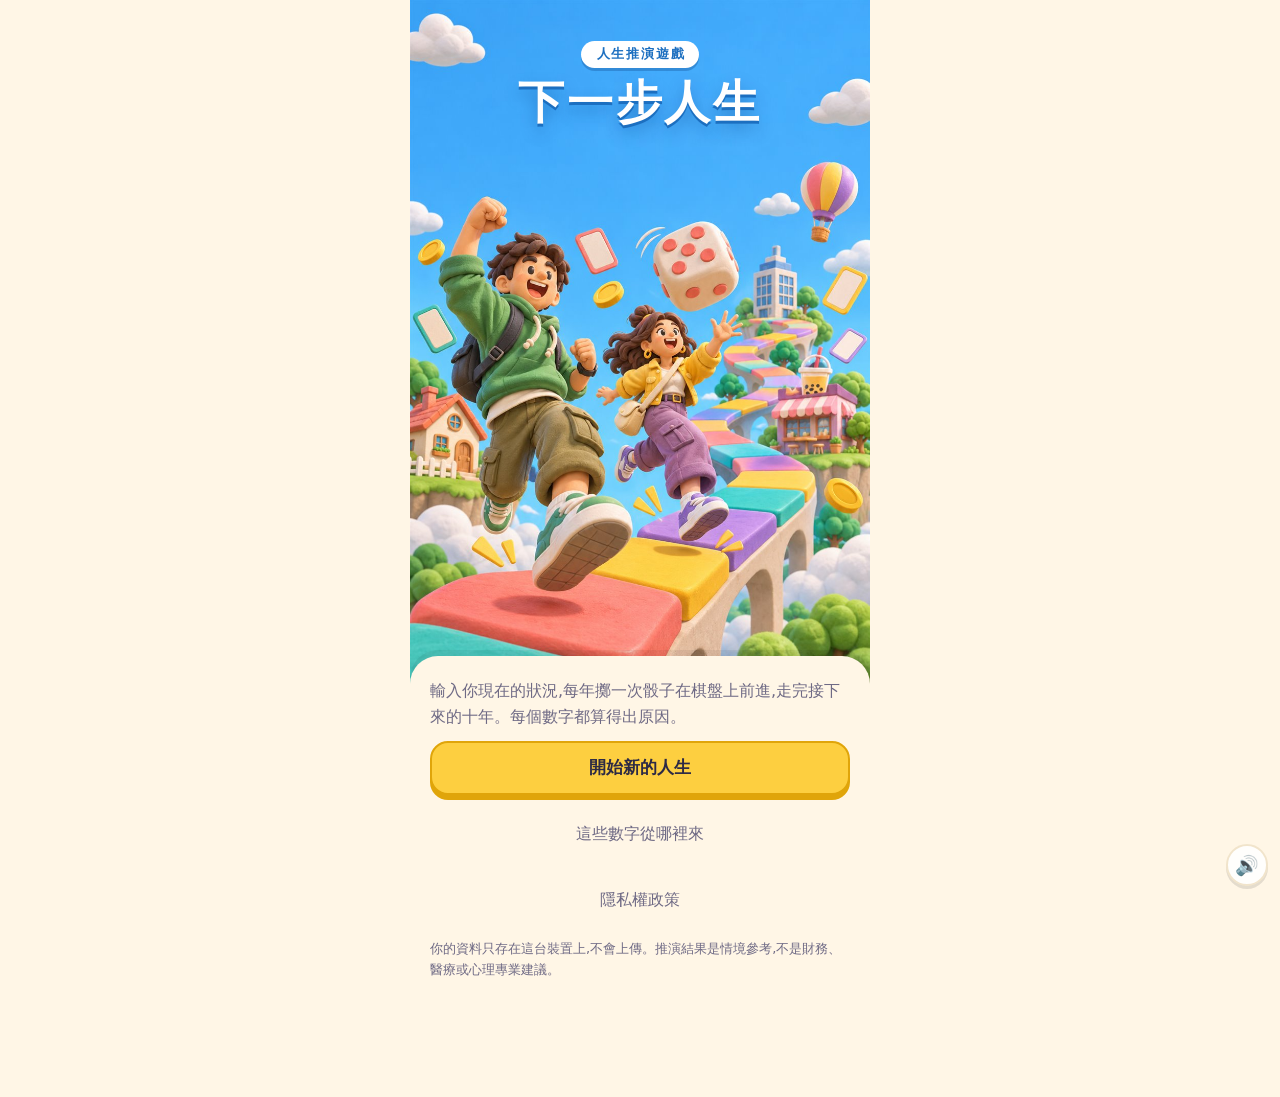
==== index.html @ f8bab6f0 "加入音效、背景音樂、彩帶與聲音開關;新增隱私權政策頁與清除資料 - audio.js:用 Web Audio 即時合成 15 種音效和循環背景音樂,不需要音檔 - 右下角聲音開關:音樂和音效 / 只有" ====
<!doctype html>
<html lang="zh-Hant">
<head>
  <meta charset="utf-8">
  <meta name="viewport" content="width=device-width, initial-scale=1, viewport-fit=cover">
  <meta name="apple-mobile-web-app-capable" content="yes">
  <meta name="mobile-web-app-capable" content="yes">
  <meta name="apple-mobile-web-app-status-bar-style" content="default">
  <meta name="apple-mobile-web-app-title" content="下一步人生">
  <meta name="theme-color" content="#fff6e6" media="(prefers-color-scheme: light)">
  <meta name="theme-color" content="#1f1b3a" media="(prefers-color-scheme: dark)">
  <title>下一步人生</title>
  <link rel="manifest" href="manifest.webmanifest">
  <link rel="stylesheet" href="css/style.css?v=20261126k">
</head>
<body>
  <main id="app"></main>
  <div id="toast" role="status" aria-live="polite"></div>
  <script type="module" src="js/app.js"></script>
</body>
</html>
---- css/style.css ----
/* 配色取自定稿主視覺:天空藍、青綠、珊瑚紅、鵝黃、紫、草綠 */
:root {
  --bg: #fff6e6;
  --panel: #ffffff;
  --ink: #2d2a45;
  --muted: #6f6a85;
  --line: #f0e2c8;
  --edge: #e6d3b0;
  --accent: #0b7a70;
  --btn: #fdcf40;
  --btn-edge: #e0a50a;
  --btn-ink: #2d2a45;
  --up: #0b7a70;
  --down: #cf4034;
  --gold: #a96f00;
  --chance: #17a398;
  --crisis: #ee5f52;
  --choice: #8457d6;
  --track: #f3e8d4;
  --sky: #42a9fa;
  --sky-deep: #1c6fc0;
  --c-wealth: #f5b921;
  --c-career: #8457d6;
  --c-health: #5fae5a;
  --c-relation: #f0705f;
  --c-mind: #3f9fe8;
}
@media (prefers-color-scheme: dark) {
  :root {
    --bg: #1f1b3a;
    --panel: #2a2550;
    --ink: #f4f0ff;
    --muted: #b3acd0;
    --line: #3b3566;
    --edge: #151230;
    --accent: #4bd6c8;
    --up: #4bd6c8;
    --down: #ff8c7e;
    --gold: #fdcf40;
    --chance: #4bd6c8;
    --crisis: #ff8c7e;
    --choice: #b99cff;
    --track: #3a3466;
  }
}

* { box-sizing: border-box; }
html { -webkit-text-size-adjust: 100%; }
body {
  margin: 0;
  background: var(--bg);
  color: var(--ink);
  font: 16px/1.6 system-ui, -apple-system, "PingFang TC", "Noto Sans TC", "Microsoft JhengHei", sans-serif;
  -webkit-tap-highlight-color: transparent;
}
#app {
  max-width: 460px;
  margin: 0 auto;
  min-height: 100dvh;
  padding: calc(16px + env(safe-area-inset-top)) 16px calc(24px + env(safe-area-inset-bottom));
  display: flex;
  flex-direction: column;
  gap: 14px;
}
h1, h2, h3, p { margin: 0; }
h2 { font-size: 22px; line-height: 1.3; font-weight: 800; }
h3 { font-size: 15px; color: var(--muted); font-weight: 700; }
.muted { color: var(--muted); }
.small { font-size: 13px; }
.num { font-variant-numeric: tabular-nums; }

/* 面板和按鈕都有一道厚底邊,像黏土塊 */
.panel {
  background: var(--panel);
  border: 2px solid var(--line);
  border-radius: 22px;
  padding: 16px;
  box-shadow: 0 4px 0 var(--edge);
}
.stack { display: flex; flex-direction: column; gap: 12px; }
.row { display: flex; justify-content: space-between; align-items: baseline; gap: 12px; }

button { font: inherit; color: inherit; cursor: pointer; }
.btn {
  display: block;
  width: 100%;
  min-height: 54px;
  padding: 12px 16px;
  border-radius: 18px;
  border: 2px solid var(--line);
  background: var(--panel);
  box-shadow: 0 4px 0 var(--edge);
  text-align: left;
  line-height: 1.4;
  font-weight: 600;
  transition: transform 0.06s, box-shadow 0.06s;
}
.btn:active { transform: translateY(3px); box-shadow: 0 1px 0 var(--edge); }
.btn.primary {
  background: var(--btn);
  color: var(--btn-ink);
  border-color: var(--btn-edge);
  box-shadow: 0 5px 0 var(--btn-edge);
  text-align: center;
  font-weight: 800;
  font-size: 17px;
}
.btn.primary:active { transform: translateY(4px); box-shadow: 0 1px 0 var(--btn-edge); }
.btn.ghost { background: transparent; border-color: transparent; box-shadow: none; text-align: center; color: var(--muted); font-weight: 500; }
.btn .hint { display: block; font-size: 13px; font-weight: 500; color: var(--muted); margin-top: 2px; }
.btn:focus-visible, input:focus-visible, select:focus-visible { outline: 3px solid var(--sky); outline-offset: 2px; }

/* 首頁:主視覺滿版,標題疊在天空上,下方是操作區 */
.home {
  margin: calc(-16px - env(safe-area-inset-top)) -16px calc(-24px - env(safe-area-inset-bottom));
  min-height: 100dvh;
  background: var(--sky);
  display: flex;
  flex-direction: column;
}
.herowrap { position: relative; padding-top: env(safe-area-inset-top); }
.hero { display: block; width: 100%; height: auto; aspect-ratio: 2 / 3; }
.herotitle { position: absolute; left: 0; right: 0; top: calc(env(safe-area-inset-top) + 6%); display: grid; justify-items: center; gap: 8px; animation: stamp 0.55s 0.1s cubic-bezier(0.2, 1.4, 0.4, 1) both; }
.herotitle .tag { background: #fff; color: var(--sky-deep); font-weight: 800; font-size: 13px; letter-spacing: 0.14em; padding: 3px 14px 3px 16px; border-radius: 99px; box-shadow: 0 3px 0 rgba(20, 80, 150, 0.35); }
.herotitle h1 { color: #fff; font-size: 46px; line-height: 1.15; font-weight: 900; letter-spacing: 0.06em; text-shadow: 0 3px 0 var(--sky-deep), 0 8px 16px rgba(0, 50, 120, 0.35); }
.sheet { position: relative; flex: 1; margin-top: -34px; background: var(--bg); border-radius: 28px 28px 0 0; padding: 22px 20px calc(24px + env(safe-area-inset-bottom)); box-shadow: 0 -6px 0 rgba(0, 0, 0, 0.06); }

/* 表單 */
label { display: flex; flex-direction: column; gap: 6px; font-size: 14px; color: var(--muted); font-weight: 600; }
input[type="number"], select {
  font: inherit;
  font-weight: 600;
  color: var(--ink);
  background: var(--bg);
  border: 2px solid var(--line);
  border-radius: 12px;
  padding: 10px 12px;
  min-height: 46px;
  width: 100%;
}
.grid2 { display: grid; grid-template-columns: 1fr 1fr; gap: 12px; }
input[type="range"] { width: 100%; accent-color: var(--chance); }
.rate { display: flex; justify-content: space-between; font-size: 12px; font-weight: 500; }
.error { color: var(--down); font-size: 14px; font-weight: 600; }

/* 遊戲狀態列 */
.status .net { font-size: 32px; font-weight: 900; line-height: 1.2; }
.net.down { color: var(--down); }
.bars { display: grid; gap: 9px; }
.bar { display: grid; grid-template-columns: 40px 1fr 62px; align-items: center; gap: 8px; font-size: 13px; font-weight: 600; }
.bar .track { height: 14px; border-radius: 99px; background: var(--track); overflow: hidden; }
.bar .fill { display: block; height: 100%; border-radius: 99px; background: var(--chance); box-shadow: inset 0 -4px 0 rgba(0, 0, 0, 0.12); transition: width 0.9s cubic-bezier(0.2, 0.7, 0.2, 1); }
.bar .fill.k-wealth { background: var(--c-wealth); }
.bar .fill.k-career { background: var(--c-career); }
.bar .fill.k-health { background: var(--c-health); }
.bar .fill.k-relation { background: var(--c-relation); }
.bar .fill.k-mind { background: var(--c-mind); }
.bar .v { text-align: right; font-weight: 800; }
.bar .v.low { color: var(--down); }
.delta { font-style: normal; font-size: 11px; font-weight: 800; margin-right: 5px; animation: floatup 0.7s 0.3s both; }
.chips { display: flex; flex-wrap: wrap; gap: 6px; }
.chip { font-size: 12px; font-weight: 600; padding: 2px 10px; border-radius: 99px; background: var(--track); color: var(--muted); }

/* 十年進度軌道 */
.track10 { list-style: none; margin: 0; padding: 0 2px; display: flex; align-items: center; justify-content: space-between; position: relative; }
.track10::before { content: ""; position: absolute; left: 8px; right: 8px; top: 50%; height: 6px; border-radius: 99px; background: var(--track); transform: translateY(-50%); }
.track10 li { position: relative; width: 14px; height: 14px; border-radius: 50%; background: var(--track); border: 2px solid var(--bg); box-sizing: content-box; }
.track10 li.done { background: var(--btn); border-color: var(--btn-edge); }
.track10 li.now { background: var(--crisis); border-color: #fff; width: 18px; height: 18px; animation: pulse 1.6s infinite; }

/* 棋盤:7×7 的外圈共 24 格,中間放骰子 */
.boardwrap { padding: 10px; }
.board { position: relative; display: grid; grid-template-columns: repeat(7, 1fr); grid-template-rows: repeat(7, 1fr); gap: 4px; aspect-ratio: 1; }
.tile { display: flex; align-items: center; justify-content: center; border-radius: 10px; font-size: 14px; font-weight: 800; font-style: normal; color: #2d2a45; background: #fff; box-shadow: inset 0 -4px 0 rgba(0, 0, 0, 0.14); }
.tile.k-chance { background: #4bc8bd; }
.tile.k-crisis { background: #f37363; }
.tile.k-choice { background: #b08cf0; }
.tile.k-coin { background: #fdcf40; }
.tile.k-rest { background: #8fd08a; }
.tile.k-fate { background: #6bbcfb; }
.tile.k-start { background: #fff; border: 2px solid #2d2a45; }
.tile.land { animation: land 0.5s cubic-bezier(0.2, 1.4, 0.4, 1) both; outline: 3px solid var(--ink); outline-offset: 1px; z-index: 1; }
.board .center { grid-column: 2 / 7; grid-row: 2 / 7; display: flex; flex-direction: column; align-items: center; justify-content: center; gap: 12px; text-align: center; padding: 8px; }
.token { position: absolute; left: calc((var(--x) - 0.5) / 7 * 100%); top: calc((var(--y) - 0.5) / 7 * 100%); width: 13.5%; aspect-ratio: 1; border-radius: 50%; background: #fff6e6 center / cover no-repeat; border: 3px solid #fff; box-shadow: 0 3px 0 rgba(0, 0, 0, 0.3), 0 0 0 2px #2d2a45; transform: translate(-50%, -62%); transition: left 0.22s ease, top 0.22s ease; z-index: 2; }

/* 角色:選角卡片、狀態列頭像、結局立繪 */
.pick { border: 0; margin: 0; padding: 0; display: grid; grid-template-columns: 1fr 1fr; gap: 12px; }
.pick legend { padding: 0; margin-bottom: 8px; font-size: 15px; font-weight: 700; color: var(--muted); }
.pickcard { position: relative; align-items: center; gap: 4px; padding: 12px 8px 10px; border-radius: 22px; border: 2px solid var(--line); background: var(--panel); box-shadow: 0 4px 0 var(--edge); color: var(--ink); font-size: 16px; font-weight: 800; cursor: pointer; }
.pickcard input { position: absolute; opacity: 0; inset: 0; margin: 0; cursor: pointer; }
.pickcard img { height: 150px; width: auto; }
.pickcard:has(input:checked) { border-color: var(--btn-edge); background: color-mix(in srgb, var(--btn) 28%, var(--panel)); box-shadow: 0 4px 0 var(--btn-edge); }
.pickcard:has(input:focus-visible) { outline: 3px solid var(--sky); outline-offset: 2px; }
.who { display: flex; align-items: center; gap: 12px; }
.face { width: 54px; height: 54px; border-radius: 50%; background: var(--bg); border: 2px solid var(--line); flex: none; }
.endchar { height: 170px; width: auto; align-self: center; margin: -4px auto -6px; animation: pop 0.5s cubic-bezier(0.2, 1.2, 0.3, 1) both; }
.token.hop { animation: hop 0.24s ease; }
@keyframes hop { 0%, 100% { transform: translate(-50%, -62%) scale(1); } 50% { transform: translate(-50%, -110%) scale(1.12); } }
@keyframes land { from { transform: scale(1.5); } to { transform: none; } }

.dice { width: 76px; height: 76px; padding: 12px; border-radius: 18px; background: #fff; border: 2px solid var(--edge); box-shadow: 0 6px 0 var(--edge); display: grid; grid-template-columns: repeat(3, 1fr); grid-template-rows: repeat(3, 1fr); gap: 3px; }
.dice i { border-radius: 50%; }
.dice i.on { background: #f37363; box-shadow: inset 0 -2px 0 rgba(0, 0, 0, 0.18); }
.dice.rolling { animation: tumble 0.24s linear infinite; }
@keyframes tumble { 0% { transform: rotate(-14deg) translateY(0); } 50% { transform: rotate(14deg) translateY(-10px); } 100% { transform: rotate(-14deg) translateY(0); } }
.btn:disabled { opacity: 0.6; }

.legend { display: flex; flex-wrap: wrap; gap: 6px 12px; justify-content: center; }
.legend span { display: inline-flex; align-items: center; gap: 4px; }
.legend .tile { width: 20px; height: 20px; border-radius: 6px; font-size: 11px; box-shadow: inset 0 -2px 0 rgba(0, 0, 0, 0.14); }

/* 事件卡 */
.card { border-top: 8px solid var(--choice); }
.card.t-chance { border-top-color: var(--chance); }
.card.t-crisis { border-top-color: var(--crisis); }
.badge { align-self: flex-start; font-size: 12px; font-weight: 800; letter-spacing: 0.08em; padding: 2px 12px; border-radius: 99px; color: var(--choice); background: color-mix(in srgb, var(--choice) 16%, var(--panel)); }
.t-chance .badge { color: var(--up); background: color-mix(in srgb, var(--chance) 18%, var(--panel)); }
.t-crisis .badge { color: var(--down); background: color-mix(in srgb, var(--crisis) 16%, var(--panel)); }

.lines { list-style: none; margin: 0; padding: 0; display: grid; gap: 4px; font-size: 14px; }
.lines li { display: flex; justify-content: space-between; gap: 12px; }
.up { color: var(--up); }
.down { color: var(--down); }
.info { color: var(--muted); }
details summary { cursor: pointer; font-size: 14px; font-weight: 700; color: var(--accent); padding: 6px 0; }
.total { border-top: 2px solid var(--line); padding-top: 6px; margin-top: 2px; font-weight: 800; }

.ad { margin-top: auto; border: 2px dashed var(--line); border-radius: 12px; padding: 10px; text-align: center; font-size: 12px; color: var(--muted); }

/* 測驗 */
.progress { height: 8px; background: var(--track); border-radius: 99px; overflow: hidden; }
.progress i { display: block; height: 100%; border-radius: 99px; background: var(--chance); }

/* 結局 */
.ending { text-align: center; }
.ending .score { font-size: 64px; font-weight: 900; line-height: 1.1; color: var(--crisis); }
.ending .title { font-size: 30px; font-weight: 900; }
.chart { width: 100%; height: 120px; display: block; }
.chart polyline { fill: none; stroke: var(--chance); stroke-width: 3; stroke-linejoin: round; stroke-linecap: round; }
.chart .area { fill: var(--chance); opacity: 0.16; stroke: none; }
.timeline { list-style: none; margin: 0; padding: 0; display: grid; gap: 8px; font-size: 14px; }
.timeline li { display: grid; grid-template-columns: 44px 1fr auto; gap: 8px; align-items: baseline; }
.lock { display: flex; justify-content: space-between; align-items: center; }
.lock span:last-child { font-size: 12px; font-weight: 800; color: var(--btn-ink); background: var(--btn); border-radius: 99px; padding: 1px 10px; white-space: nowrap; }

/* 進場動畫 */
.deal { animation: deal 0.5s cubic-bezier(0.2, 0.8, 0.2, 1) both; transform-origin: 50% 100%; }
.pop { animation: pop 0.35s calc(0.25s + var(--i, 0) * 0.08s) cubic-bezier(0.2, 1.2, 0.3, 1) both; }
.stagger { animation: slidein 0.3s calc(0.15s + var(--i, 0) * 0.12s) both; }
.stamp { animation: stamp 0.5s 0.15s cubic-bezier(0.2, 1.4, 0.4, 1) both; }
@keyframes deal { from { opacity: 0; transform: perspective(700px) rotateX(-55deg) translateY(30px) scale(0.92); } to { opacity: 1; transform: none; } }
@keyframes pop { from { opacity: 0; transform: translateY(14px) scale(0.94); } to { opacity: 1; transform: none; } }
@keyframes slidein { from { opacity: 0; transform: translateX(-10px); } to { opacity: 1; transform: none; } }
@keyframes stamp { from { opacity: 0; transform: scale(1.8) rotate(-6deg); } to { opacity: 1; transform: none; } }
@keyframes floatup { from { opacity: 0; transform: translateY(8px); } to { opacity: 1; transform: none; } }
@keyframes pulse { 0%, 100% { box-shadow: 0 0 0 0 color-mix(in srgb, var(--crisis) 50%, transparent); } 50% { box-shadow: 0 0 0 7px transparent; } }

/* 命運指針 */
.meter { position: relative; height: 34px; margin: 10px 0 4px; border-radius: 99px; background: color-mix(in srgb, var(--crisis) 45%, var(--panel)); box-shadow: inset 0 -5px 0 rgba(0, 0, 0, 0.1); }
.meter .zone { position: absolute; left: 0; top: 0; bottom: 0; width: var(--p); border-radius: 99px 0 0 99px; background: var(--c-health); box-shadow: inset 0 -5px 0 rgba(0, 0, 0, 0.12); }
.meter .needle { position: absolute; top: -8px; bottom: -8px; left: var(--v); width: 8px; margin-left: -4px; border-radius: 4px; background: var(--ink); box-shadow: 0 0 0 3px var(--panel); animation: needle 1.9s cubic-bezier(0.3, 0.6, 0.2, 1) both; }
@keyframes needle { 0% { left: 0; } 24% { left: 100%; } 48% { left: 6%; } 70% { left: 92%; } 86% { left: calc(var(--v) + 5%); } 100% { left: var(--v); } }
.verdict { display: flex; align-items: center; justify-content: center; gap: 16px; font-size: 44px; font-weight: 900; letter-spacing: 0.2em; animation: stamp 0.45s cubic-bezier(0.2, 1.4, 0.4, 1) both; }
.verdict img { height: 150px; width: auto; }
.verdict[hidden], .btn[hidden] { display: none; }

/* 成就 */
.ach { display: grid; gap: 2px; border-color: var(--btn-edge); background: color-mix(in srgb, var(--btn) 22%, var(--panel)); box-shadow: 0 4px 0 var(--btn-edge); }
.ach .badge { color: var(--gold); background: color-mix(in srgb, var(--btn) 40%, var(--panel)); }
.ach b { font-size: 19px; font-weight: 900; }
.achgrid { list-style: none; margin: 0; padding: 0; display: grid; grid-template-columns: 1fr 1fr; gap: 8px; }
.achgrid li { border: 2px solid var(--line); border-radius: 14px; padding: 8px 10px; display: grid; gap: 2px; opacity: 0.45; }
.achgrid li.on { opacity: 1; border-color: var(--btn-edge); background: color-mix(in srgb, var(--btn) 22%, var(--panel)); }
.achgrid b { font-size: 14px; }
.achgrid span { font-size: 12px; color: var(--muted); line-height: 1.4; }

/* 每年開始的過場 */
.yearintro { position: fixed; inset: 0; z-index: 9; display: flex; align-items: center; justify-content: center; background: var(--sky); color: #fff; text-align: center; animation: introfade 1.15s both; pointer-events: none; }
.yearintro div { display: grid; gap: 4px; animation: stamp 0.45s cubic-bezier(0.2, 1.4, 0.4, 1) both; }
.yearintro span { font-weight: 800; letter-spacing: 0.2em; }
.yearintro b { font-size: 64px; line-height: 1.1; font-weight: 900; text-shadow: 0 4px 0 var(--sky-deep); }
@keyframes introfade { 0%, 70% { opacity: 1; } 100% { opacity: 0; } }

/* 廣告示意遮罩與提示 */
.overlay { position: fixed; inset: 0; background: rgba(0, 0, 0, 0.75); color: #fff; display: flex; align-items: center; justify-content: center; text-align: center; z-index: 10; padding: 24px; }
#toast {
  position: fixed; left: 50%; bottom: calc(24px + env(safe-area-inset-bottom)); transform: translateX(-50%);
  background: var(--ink); color: var(--bg); padding: 10px 16px; border-radius: 99px; font-size: 14px; font-weight: 600;
  opacity: 0; pointer-events: none; transition: opacity 0.2s; max-width: 90vw; z-index: 20;
}
#toast.show { opacity: 1; }

@media (prefers-reduced-motion: reduce) {
  * { transition: none !important; animation: none !important; }
}

/* 養成:年度計畫的習慣卡與等級圓點 */
.pips { display: inline-flex; gap: 3px; vertical-align: middle; }
.pips i { width: 9px; height: 9px; border-radius: 50%; background: var(--track); }
.pips i.on { background: var(--btn-edge); }
.habit .hrow { display: flex; align-items: center; gap: 8px; }
.habit .hrow b { font-size: 18px; margin-right: auto; }
.habit .perk { font-size: 12px; opacity: 0.8; }
.habit .perk.on { color: var(--gold); opacity: 1; font-weight: 700; }
.habit.on { border-color: var(--btn-edge); background: color-mix(in srgb, var(--btn) 28%, var(--panel)); box-shadow: 0 4px 0 var(--btn-edge); }
.habitrow { display: flex; flex-wrap: wrap; gap: 6px 12px; font-size: 12px; font-weight: 600; color: var(--muted); }
.habitrow > span { display: inline-flex; align-items: center; gap: 5px; }

/* 養成成本:每張習慣卡的花費/時間,以及合計列 */
.habit .cost { font-size: 12px; font-weight: 700; color: var(--gold); }
.plansum { display: grid; gap: 4px; font-size: 14px; font-weight: 600; position: sticky; bottom: 8px; z-index: 2; }
.plansum .warn { color: var(--down); }
.plansum .good { color: var(--up); }

/* 機率與範圍:預測範圍圖、達成機率 */
.chart.fan { height: 150px; }
.chart .band { fill: var(--sky); opacity: 0.22; stroke: none; }
.chart .mid { stroke: var(--muted); stroke-width: 2; stroke-dasharray: 5 5; }
.ending .title.range { font-size: 26px; color: var(--sky-deep); }
.ending .score[data-count="money"] { font-size: 44px; }
.probs { list-style: none; margin: 0; padding: 0; display: grid; gap: 10px; }
.probs li { display: grid; grid-template-columns: 1fr 3.2em; gap: 2px 10px; align-items: center; font-size: 14px; font-weight: 600; }
.probs li > span:first-child { grid-column: 1 / -1; }
.probs .pbar { height: 10px; border-radius: 99px; background: var(--track); overflow: hidden; }
.probs .pbar span { display: block; height: 100%; border-radius: 99px; background: var(--sky); }
.probs b { text-align: right; }
.probs i { font-style: normal; font-size: 12px; margin-left: 8px; padding: 1px 8px; border-radius: 99px; background: var(--track); }
.probs i.up { color: var(--up); }
.probs i.down { color: var(--down); }

/* 回填對照 */
.chart .dot { fill: var(--chance); stroke: var(--panel); stroke-width: 1.5; }
.entries { list-style: none; margin: 0; padding: 0; display: grid; gap: 14px; }
.entries li { border-top: 2px solid var(--line); padding-top: 12px; gap: 4px; }
.entries li:first-child { border-top: 0; padding-top: 0; }
.verdict { display: inline-block; width: auto; font-style: normal; font-size: 12px; font-weight: 700; margin-left: 6px; padding: 2px 10px; border-radius: 99px; background: var(--track); }
.verdict.up { color: var(--up); }
.verdict.down { color: var(--down); }

/* 問答題:返回上一題時,標出之前選的答案 */
.btn.picked { border-color: var(--accent, #e0a100); box-shadow: inset 0 0 0 2px var(--accent, #e0a100); }

/* 財務建議與組合試算 */
.checks { list-style: none; margin: 0; padding: 0; display: grid; gap: 8px; }
.checks li { padding-left: 14px; border-left: 4px solid var(--up); }
.checks li.down { border-left-color: var(--down); }
.levers li { align-items: baseline; border-top: 1px solid var(--line); padding-top: 6px; flex-wrap: wrap; }
.levers .up { color: var(--up); }
.levers .down, p.down { color: var(--down); }
.seg { display: grid; grid-template-columns: repeat(3, 1fr); gap: 6px; }
.seg button { font: inherit; font-weight: 600; color: var(--ink); background: var(--panel); border: 2px solid var(--line); border-radius: 12px; padding: 10px 4px; min-height: 44px; cursor: pointer; }
.seg button.on { border-color: var(--accent); box-shadow: inset 0 0 0 2px var(--accent); }
.seg button small { display: block; font-weight: 500; font-size: 11px; color: var(--muted); }
.chart.labchart { height: auto; aspect-ratio: 300 / 64; }
.labchart .band { opacity: .55; }
.labchart .band.base { opacity: .22; }
.labchart .mid { stroke-dasharray: none; }
.lines li span:last-child { text-align: right; }

/* 退休金試算 */
.stepper { display: inline-flex; align-items: center; gap: 10px; }
.stepper button { font: inherit; font-weight: 700; font-size: 20px; width: 44px; height: 44px; border-radius: 12px; border: 2px solid var(--line); background: var(--panel); color: var(--ink); cursor: pointer; }
.stepper b { min-width: 56px; text-align: center; }
ul.plain { margin: 0; padding-left: 18px; display: grid; gap: 6px; }
.lines li span:first-child { text-align: left; }
.lines li > .num { white-space: nowrap; flex-shrink: 0; }

/* 聲音開關 */
#audiobtn {
  position: fixed; right: calc(12px + env(safe-area-inset-right)); bottom: calc(14px + env(safe-area-inset-bottom)); z-index: 15;
  width: 42px; height: 42px; border-radius: 50%; border: 2px solid var(--line); background: var(--panel); color: var(--ink);
  font-size: 19px; line-height: 1; cursor: pointer; opacity: 0.88; box-shadow: 0 3px 0 rgba(0, 0, 0, 0.12);
  display: grid; place-items: center; padding: 0;
}
#audiobtn:active { transform: translateY(2px); box-shadow: 0 1px 0 rgba(0, 0, 0, 0.12); }
#app { padding-bottom: calc(72px + env(safe-area-inset-bottom)); }

/* 彩帶 */
.confetti { position: fixed; inset: 0; z-index: 30; pointer-events: none; overflow: hidden; }
.confetti i { position: absolute; top: -14px; width: 9px; height: 14px; border-radius: 2px; animation: confetti-fall 1.4s cubic-bezier(0.2, 0.6, 0.4, 1) both; }
@keyframes confetti-fall {
  0% { transform: translate(0, 0) rotate(0); opacity: 1; }
  80% { opacity: 1; }
  100% { transform: translate(var(--dx), 105vh) rotate(var(--r)); opacity: 0; }
}
/* 失敗時畫面輕輕晃一下 */
body.shake #app { animation: shake 0.45s both; }
@keyframes shake { 0%, 100% { transform: translateX(0); } 20% { transform: translateX(-7px); } 40% { transform: translateX(6px); } 60% { transform: translateX(-4px); } 80% { transform: translateX(3px); } }
@media (prefers-reduced-motion: reduce) { body.shake #app { animation: none; } }
.home .sheet { padding-bottom: calc(68px + env(safe-area-inset-bottom)); }
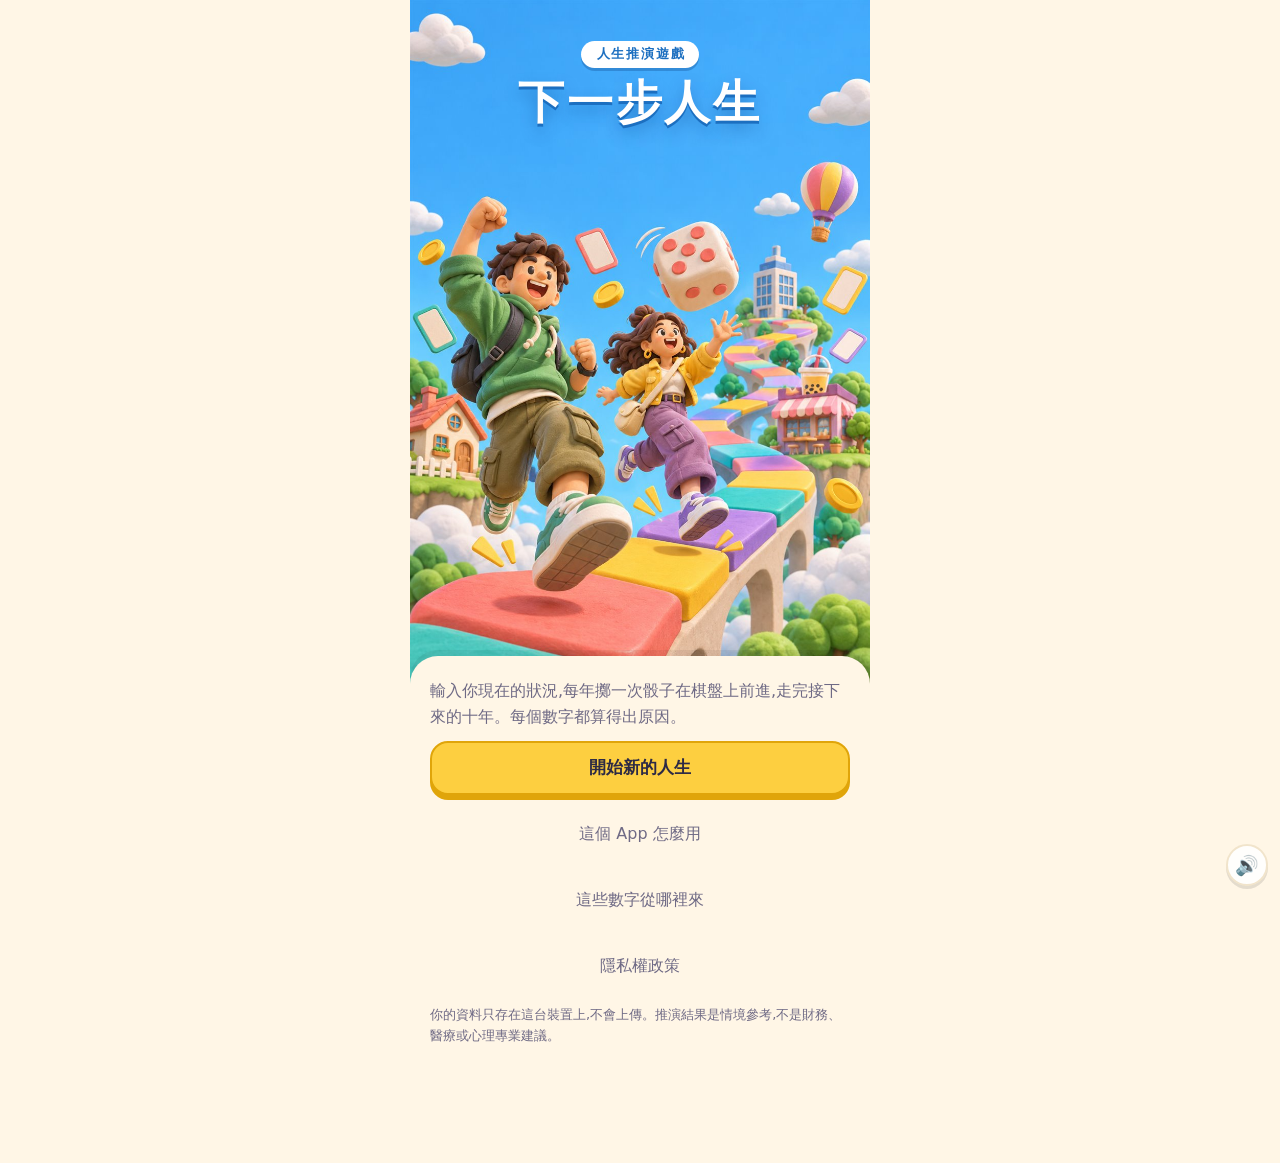
==== commit 9596856d: "新增使用說明:第一次開始前顯示四個步驟,首頁可再打開 Co-Authored-By: Claude Fable 5.2 <noreply@anthropic.com>" ====
--- a/index.html
+++ b/index.html
@@ -11,7 +11,7 @@
   <meta name="theme-color" content="#1f1b3a" media="(prefers-color-scheme: dark)">
   <title>下一步人生</title>
   <link rel="manifest" href="manifest.webmanifest">
-  <link rel="stylesheet" href="css/style.css?v=20261126k">
+  <link rel="stylesheet" href="css/style.css?v=20261127b">
 </head>
 <body>
   <main id="app"></main>
--- a/css/style.css
+++ b/css/style.css
@@ -388,3 +388,17 @@
 @keyframes shake { 0%, 100% { transform: translateX(0); } 20% { transform: translateX(-7px); } 40% { transform: translateX(6px); } 60% { transform: translateX(-4px); } 80% { transform: translateX(3px); } }
 @media (prefers-reduced-motion: reduce) { body.shake #app { animation: none; } }
 .home .sheet { padding-bottom: calc(68px + env(safe-area-inset-bottom)); }
+
+/* 結果圖卡的預覽 */
+.cardview { position: fixed; inset: 0; z-index: 40; background: rgba(20, 16, 40, 0.86); display: flex; align-items: center; justify-content: center; padding: calc(16px + env(safe-area-inset-top)) 16px calc(16px + env(safe-area-inset-bottom)); overflow: auto; }
+.cardbox { width: 100%; max-width: 420px; display: grid; gap: 10px; justify-items: center; margin: auto; }
+.cardbox img { width: 100%; max-height: 62vh; object-fit: contain; border-radius: 18px; box-shadow: 0 10px 30px rgba(0, 0, 0, 0.4); -webkit-touch-callout: default; }
+.cardbox p { color: #fff; opacity: 0.85; text-align: center; margin: 0; }
+.cardbtns { width: 100%; display: grid; gap: 8px; }
+.cardbtns .btn { text-align: center; text-decoration: none; display: block; }
+.cardbtns .btn.ghost { color: #fff; }
+
+/* 使用說明 */
+ol.steps { list-style: none; margin: 0; padding: 0; display: grid; gap: 10px; }
+ol.steps li { display: flex; gap: 14px; align-items: flex-start; }
+.stepno { flex: none; width: 36px; height: 36px; border-radius: 50%; background: var(--sky); color: #fff; font-weight: 900; display: grid; place-items: center; }
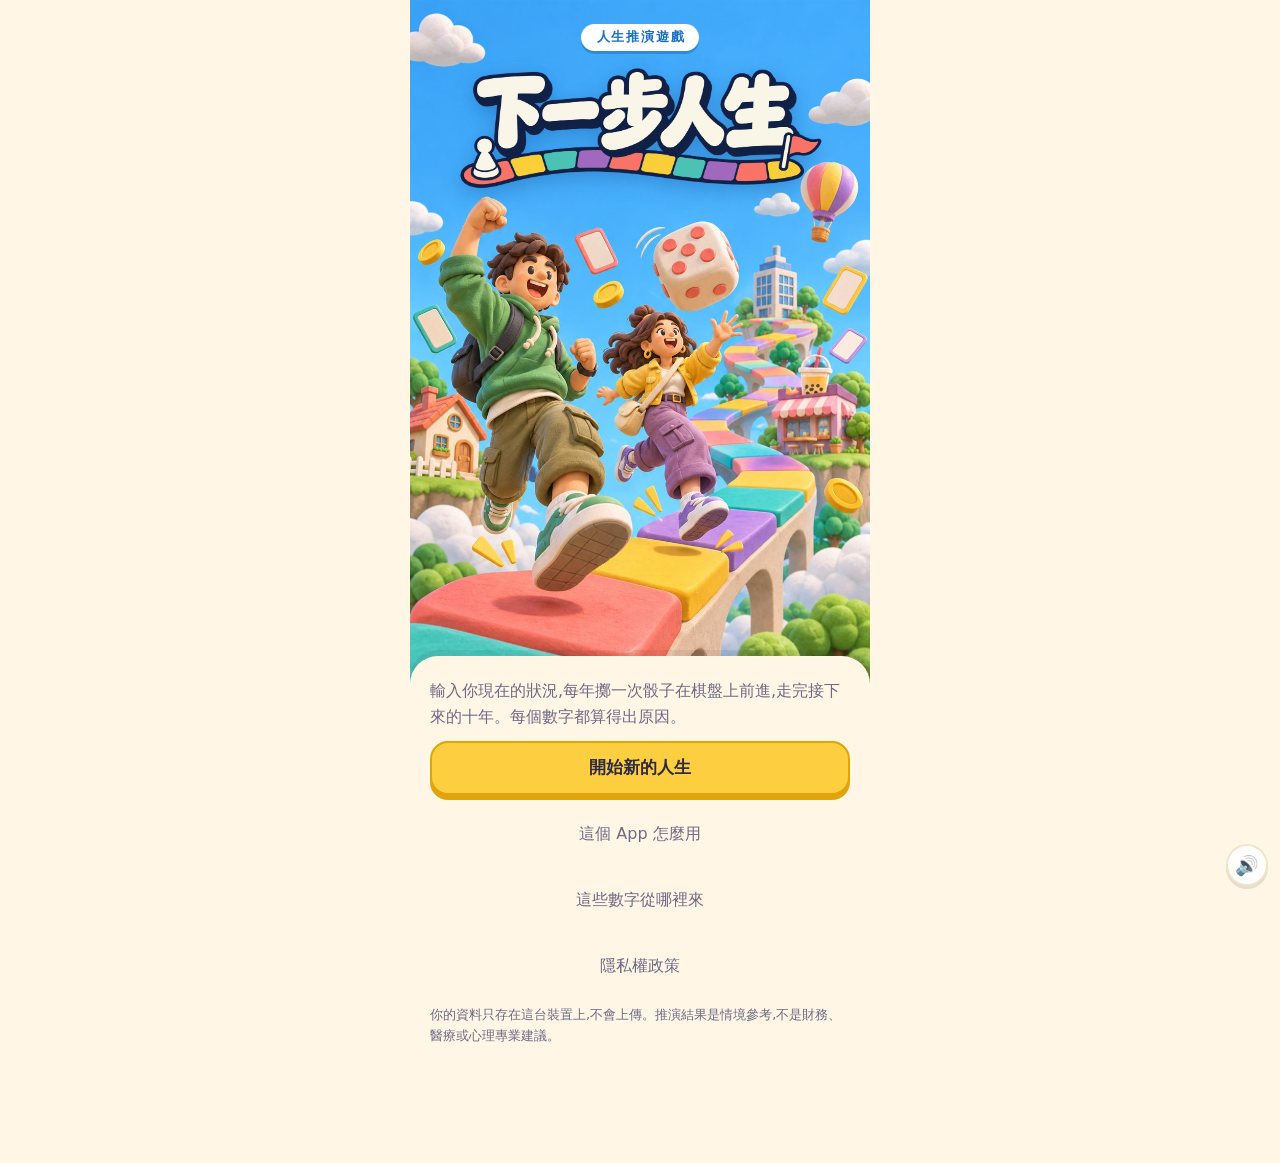
==== commit c9094db2: "首頁標題改用標準字圖片(棋盤路),上架素材副標題改為「退休與理財試算」 Co-Authored-By: Claude Fable 5.2 <noreply@anthropic.com>" ====
--- a/index.html
+++ b/index.html
@@ -11,7 +11,7 @@
   <meta name="theme-color" content="#1f1b3a" media="(prefers-color-scheme: dark)">
   <title>下一步人生</title>
   <link rel="manifest" href="manifest.webmanifest">
-  <link rel="stylesheet" href="css/style.css?v=20261127b">
+  <link rel="stylesheet" href="css/style.css?v=20261127h">
 </head>
 <body>
   <main id="app"></main>
--- a/css/style.css
+++ b/css/style.css
@@ -402,3 +402,57 @@
 ol.steps { list-style: none; margin: 0; padding: 0; display: grid; gap: 10px; }
 ol.steps li { display: flex; gap: 14px; align-items: flex-start; }
 .stepno { flex: none; width: 36px; height: 36px; border-radius: 50%; background: var(--sky); color: #fff; font-weight: 900; display: grid; place-items: center; }
+
+/* 財務健檢 */
+.tag2 { display: inline-block; font-size: 12px; font-weight: 800; padding: 1px 9px; border-radius: 99px; border: 1.5px solid currentColor; color: var(--muted); vertical-align: 1px; }
+.tag2.up { color: var(--up); }
+.tag2.down { color: var(--down); }
+ul.ratios { list-style: none; margin: 0; padding: 0; display: grid; }
+ul.ratios li { display: grid; gap: 2px; padding: 10px 0; border-top: 1.5px solid var(--line); }
+ul.ratios li:first-child { border-top: 0; padding-top: 0; }
+ol.todo { list-style: none; margin: 0; padding: 0; display: grid; gap: 12px; }
+ol.todo li { display: flex; gap: 12px; align-items: flex-start; }
+ol.todo .stepno { width: 28px; height: 28px; font-size: 14px; background: var(--muted); }
+ol.todo .stepno.up { background: var(--up); }
+ol.todo .stepno.down { background: var(--down); }
+.scrollx { overflow-x: auto; -webkit-overflow-scrolling: touch; margin: 0 -4px; }
+table.ftable { border-collapse: collapse; width: 100%; font-size: 13px; white-space: nowrap; font-variant-numeric: tabular-nums; }
+table.ftable th, table.ftable td { padding: 7px 8px; text-align: right; border-top: 1.5px solid var(--line); vertical-align: top; }
+table.ftable th { border-top: 0; color: var(--muted); font-weight: 700; }
+table.ftable th:first-child, table.ftable td:first-child { text-align: left; white-space: normal; min-width: 5.5em; }
+
+/* 表單:三個欄位排一列(負債) */
+.grid3 { display: grid; grid-template-columns: repeat(3, 1fr); gap: 10px; align-items: end; }
+.grid3 input { min-width: 0; width: 100%; }
+
+/* 年度計畫:習慣卡改成「大按鈕 + 三種做法」 */
+.habit { display: grid; gap: 6px; border-radius: 20px; }
+.habit .habitmain { width: 100%; }
+.habit.on { border: 0; background: none; box-shadow: none; }
+.habit.on .habitmain { border-color: var(--btn-edge); background: color-mix(in srgb, var(--btn) 28%, var(--panel)); box-shadow: 0 4px 0 var(--btn-edge); }
+.habit .styleseg, .habit .stylehint { display: none; }
+.habit.on .styleseg { display: grid; grid-template-columns: repeat(3, 1fr); }
+.habit.on .stylehint { display: block; padding: 0 6px; }
+.habit .styleseg button { font-size: 13px; padding: 8px 4px; }
+/* 成長階段 */
+.stagebar { display: grid; gap: 6px; padding-top: 10px; border-top: 1.5px solid var(--line); }
+.stagetrack { height: 10px; border-radius: 99px; background: var(--line); overflow: hidden; }
+.stagetrack span { display: block; height: 100%; border-radius: 99px; background: linear-gradient(90deg, var(--sky), var(--gold)); transition: width 0.6s; }
+/* 升級慶祝 */
+.levelup { position: fixed; inset: 0; z-index: 28; background: rgba(20, 16, 40, 0.78); display: flex; align-items: center; justify-content: center; padding: 20px; animation: fadein 0.25s both; }
+.levelbox { width: 100%; max-width: 380px; background: var(--panel); color: var(--ink); border: 3px solid var(--gold); border-radius: 26px; padding: 18px 20px 20px; display: grid; gap: 12px; justify-items: center; text-align: center; box-shadow: 0 0 0 8px rgba(253, 207, 64, 0.25), 0 16px 40px rgba(0, 0, 0, 0.4); animation: pop 0.4s cubic-bezier(0.2, 1.4, 0.3, 1) both; }
+.levelbox img { height: 130px; width: auto; margin-top: -70px; filter: drop-shadow(0 6px 10px rgba(0, 0, 0, 0.3)); }
+.levelbox .title { font-size: 34px; font-weight: 900; color: var(--gold); }
+.levelbox ul { list-style: none; margin: 0; padding: 0; display: grid; gap: 10px; width: 100%; }
+.levelbox li { display: grid; gap: 4px; justify-items: center; padding: 10px; border-radius: 14px; background: color-mix(in srgb, var(--gold) 12%, var(--panel)); }
+.levelbox li.stageup { background: color-mix(in srgb, var(--sky) 16%, var(--panel)); }
+.levelbox .perkline { font-size: 14px; color: var(--gold); font-weight: 700; }
+.levelbox .btn { width: 100%; text-align: center; }
+@keyframes fadein { from { opacity: 0; } to { opacity: 1; } }
+@media (prefers-reduced-motion: reduce) { .levelup, .levelbox { animation: none; } }
+.stagebar .row { display: grid; gap: 2px; justify-items: start; }
+
+/* 首頁標題改用標準字圖片 */
+.herotitle h1 { width: 100%; text-shadow: none; line-height: 0; }
+.herotitle { top: calc(env(safe-area-inset-top) + 3.5%); gap: 4px; }
+.herotitle .wordmark { display: block; width: 80%; max-width: 380px; height: auto; margin: 0 auto; filter: drop-shadow(0 6px 10px rgba(0, 50, 120, 0.28)); }
